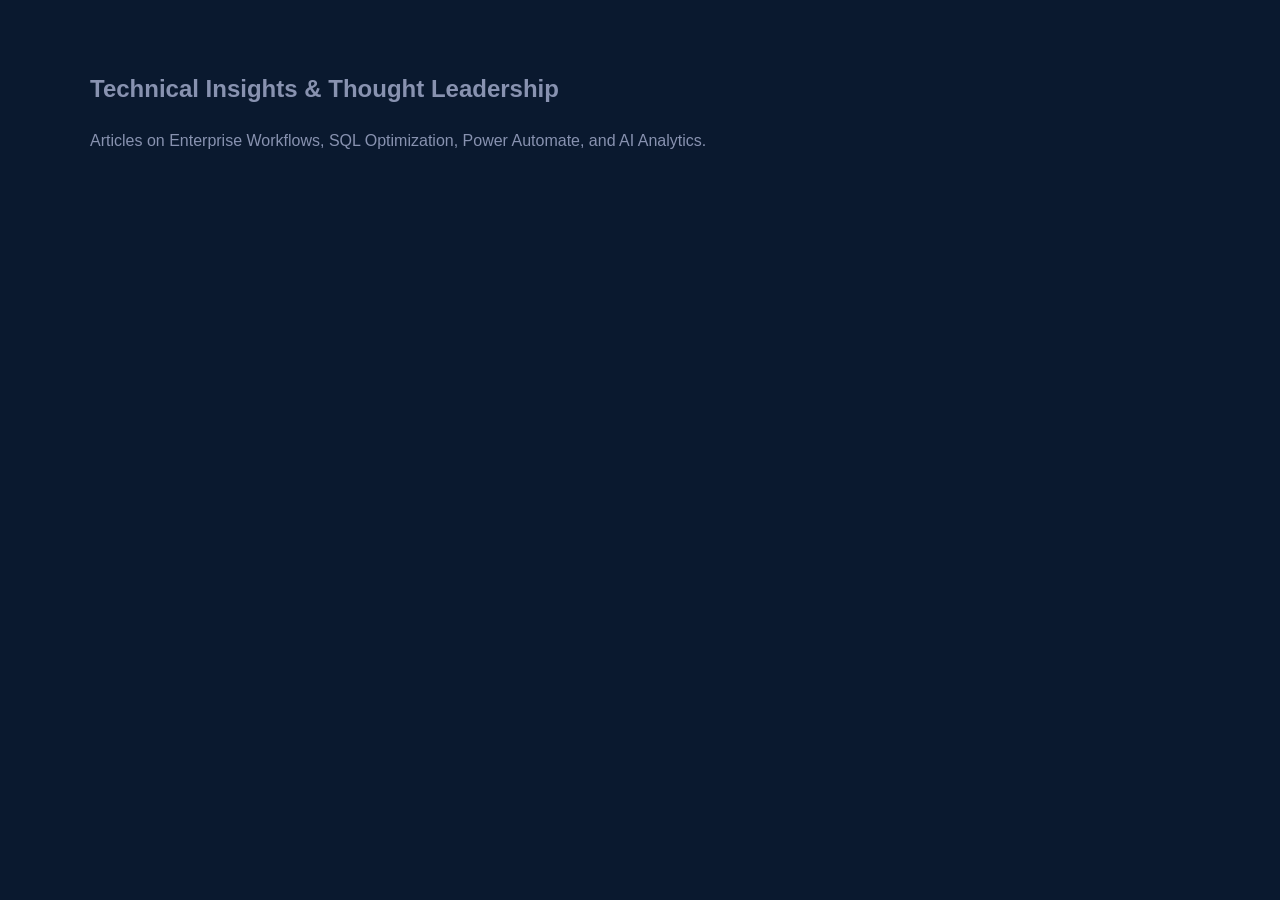
==== blog.html @ 5e07b8a4 "Add files via upload Initial site deployment." ====
<!DOCTYPE html>
<html lang="en">
<head>
  <meta charset="UTF-8">
  <title>Insights & Articles | Newby Stack</title>
  <link rel="stylesheet" href="styles.css">
</head>
<body>
  <!-- Include Header Navigation -->
  <section class="container" style="padding-top: 50px;">
    <h1>Technical Insights & Thought Leadership</h1>
    <p>Articles on Enterprise Workflows, SQL Optimization, Power Automate, and AI Analytics.</p>

    <!-- Embedded Blog Widget (e.g., BlogHandy or Hashnode Feed) -->
    <div id="bh-posts"></div>
    <script src="https://www.bloghandy.com/api/bh.js?appid=YOUR_BLOG_APP_ID" async></script>
  </section>
</body>
</html>
---- styles.css ----
:root {
  --navy: #0a192f;
  --light-navy: #112240;
  --accent: #64ffda;
  --text: #8892b0;
  --white: #e6f1ff;
}

body {
  margin: 0;
  font-family: 'Segoe UI', Tahoma, Geneva, Verdana, sans-serif;
  background-color: var(--navy);
  color: var(--text);
  line-height: 1.6;
}

.container { max-width: 1100px; margin: auto; padding: 0 20px; }
header { background: var(--light-navy); padding: 20px 0; border-bottom: 1px solid #233554; }
nav { display: flex; justify-content: space-between; align-items: center; }
.logo { font-weight: 700; color: var(--white); font-size: 1.4rem; letter-spacing: 2px; }
.logo span { color: var(--accent); }
nav ul { list-style: none; display: flex; gap: 20px; margin: 0; }
nav a { color: var(--white); text-decoration: none; font-weight: 500; }
nav a.active, nav a:hover { color: var(--accent); }

.hero { padding: 80px 20px; }
.hero h1 { font-size: 3rem; color: var(--white); line-height: 1.2; }
.hero h1 span { color: var(--accent); }
.hero p { font-size: 1.2rem; max-width: 700px; margin-bottom: 30px; }

.btn { padding: 12px 24px; text-decoration: none; border-radius: 4px; font-weight: 600; display: inline-block; }
.btn.primary { background: var(--accent); color: var(--navy); }
.btn.secondary { border: 1px solid var(--accent); color: var(--accent); margin-left: 15px; }

.grid { display: grid; grid-template-columns: repeat(auto-fit, minmax(300px, 1fr)); gap: 20px; margin-top: 30px; }
.card { background: var(--light-navy); padding: 25px; border-radius: 6px; border: 1px solid #233554; }
.card h3 { color: var(--white); margin-top: 0; }
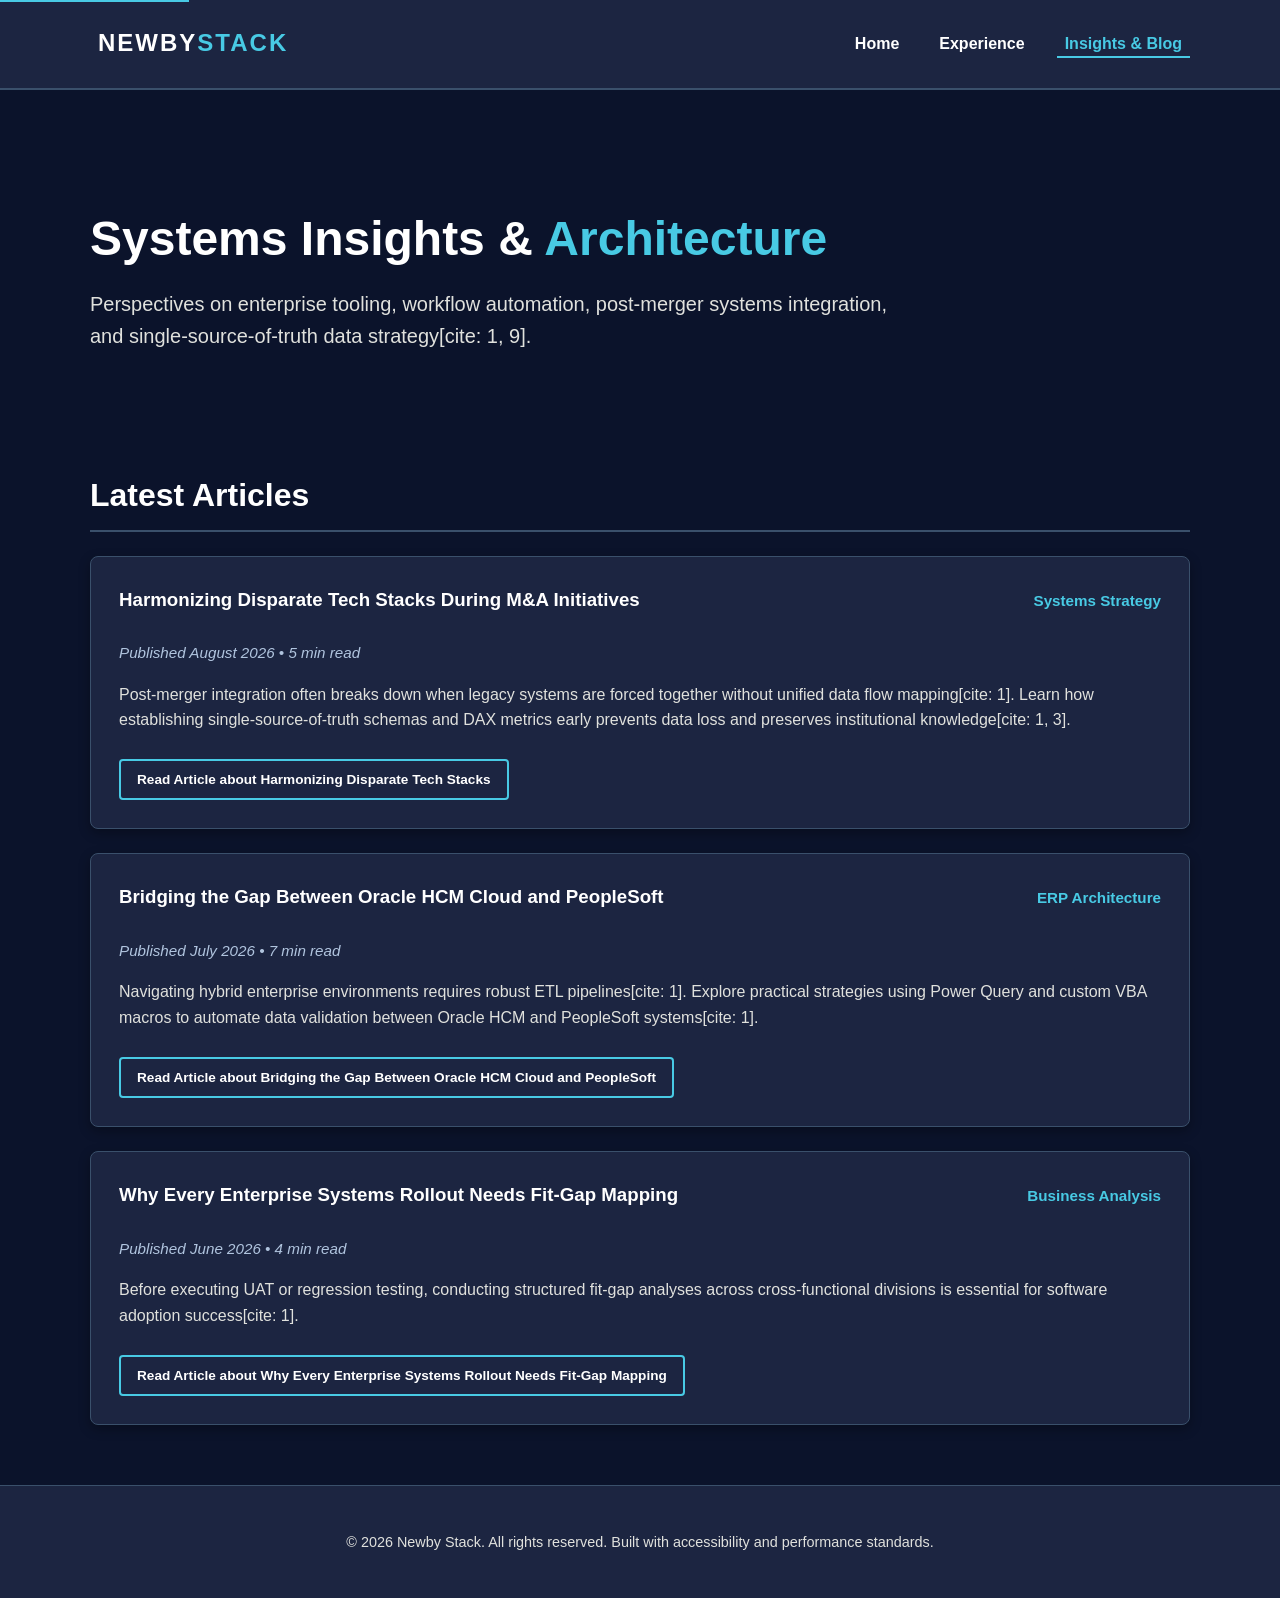
==== commit a6096bcf: "Add files via upload" ====
--- a/blog.html
+++ b/blog.html
@@ -2,18 +2,81 @@
 <html lang="en">
 <head>
   <meta charset="UTF-8">
-  <title>Insights & Articles | Newby Stack</title>
+  <meta name="viewport" content="width=device-width, initial-scale=1.0">
+  <title>Insights & Technical Blog | Newby Stack</title>
   <link rel="stylesheet" href="styles.css">
 </head>
 <body>
-  <!-- Include Header Navigation -->
-  <section class="container" style="padding-top: 50px;">
-    <h1>Technical Insights & Thought Leadership</h1>
-    <p>Articles on Enterprise Workflows, SQL Optimization, Power Automate, and AI Analytics.</p>
 
-    <!-- Embedded Blog Widget (e.g., BlogHandy or Hashnode Feed) -->
-    <div id="bh-posts"></div>
-    <script src="https://www.bloghandy.com/api/bh.js?appid=YOUR_BLOG_APP_ID" async></script>
-  </section>
+  <!-- Screen Reader Skip Navigation -->
+  <a href="#main-content" class="skip-link">Skip to main content</a>
+
+  <header role="banner">
+    <nav class="container" aria-label="Main Navigation">
+      <a href="index.html" class="logo" aria-label="Newby Stack Home">NEWBY<span>STACK</span></a>
+      <ul>
+        <li><a href="index.html">Home</a></li>
+        <li><a href="experience.html">Experience</a></li>
+        <li><a href="blog.html" class="active" aria-current="page">Insights & Blog</a></li>
+      </ul>
+    </nav>
+  </header>
+
+  <main id="main-content" role="main">
+
+    <section class="hero container" aria-labelledby="blog-heading">
+      <h1 id="blog-heading">Systems Insights & <span>Architecture</span></h1>
+      <p>Perspectives on enterprise tooling, workflow automation, post-merger systems integration, and single-source-of-truth data strategy[cite: 1, 9].</p>
+    </section>
+
+    <section class="container" aria-labelledby="articles-heading">
+      <h2 id="articles-heading" class="section-title">Latest Articles</h2>
+
+      <div style="display: flex; flex-direction: column; gap: 24px; margin-bottom: 60px;">
+
+        <!-- Article 1 -->
+        <article class="card">
+          <div class="card-header">
+            <h3>Harmonizing Disparate Tech Stacks During M&A Initiatives</h3>
+            <span class="company-tag">Systems Strategy</span>
+          </div>
+          <div class="tech-subtext">Published August 2026 • 5 min read</div>
+          <p>Post-merger integration often breaks down when legacy systems are forced together without unified data flow mapping[cite: 1]. Learn how establishing single-source-of-truth schemas and DAX metrics early prevents data loss and preserves institutional knowledge[cite: 1, 3].</p>
+          <a href="#" class="btn btn-secondary" style="font-size: 0.85rem; padding: 8px 16px; margin-top: 10px;">Read Article <span class="sr-only">about Harmonizing Disparate Tech Stacks</span></a>
+        </article>
+
+        <!-- Article 2 -->
+        <article class="card">
+          <div class="card-header">
+            <h3>Bridging the Gap Between Oracle HCM Cloud and PeopleSoft</h3>
+            <span class="company-tag">ERP Architecture</span>
+          </div>
+          <div class="tech-subtext">Published July 2026 • 7 min read</div>
+          <p>Navigating hybrid enterprise environments requires robust ETL pipelines[cite: 1]. Explore practical strategies using Power Query and custom VBA macros to automate data validation between Oracle HCM and PeopleSoft systems[cite: 1].</p>
+          <a href="#" class="btn btn-secondary" style="font-size: 0.85rem; padding: 8px 16px; margin-top: 10px;">Read Article <span class="sr-only">about Bridging the Gap Between Oracle HCM Cloud and PeopleSoft</span></a>
+        </article>
+
+        <!-- Article 3 -->
+        <article class="card">
+          <div class="card-header">
+            <h3>Why Every Enterprise Systems Rollout Needs Fit-Gap Mapping</h3>
+            <span class="company-tag">Business Analysis</span>
+          </div>
+          <div class="tech-subtext">Published June 2026 • 4 min read</div>
+          <p>Before executing UAT or regression testing, conducting structured fit-gap analyses across cross-functional divisions is essential for software adoption success[cite: 1].</p>
+          <a href="#" class="btn btn-secondary" style="font-size: 0.85rem; padding: 8px 16px; margin-top: 10px;">Read Article <span class="sr-only">about Why Every Enterprise Systems Rollout Needs Fit-Gap Mapping</span></a>
+        </article>
+
+      </div>
+    </section>
+
+  </main>
+
+  <footer role="contentinfo">
+    <div class="container">
+      <p>&copy; 2026 Newby Stack. All rights reserved. Built with accessibility and performance standards.</p>
+    </div>
+  </footer>
+
 </body>
 </html>
--- a/styles.css
+++ b/styles.css
@@ -1,37 +1,235 @@
+/* ==========================================
+   NEWBY STACK - ADA COMPLIANT BRAND STYLESHEET
+   Color Palette Extracted from Logo Graphic
+   ========================================== */
+
 :root {
-  --navy: #0a192f;
-  --light-navy: #112240;
-  --accent: #64ffda;
-  --text: #8892b0;
-  --white: #e6f1ff;
-}
-
+  --bg-dark: #0B132B;          /* Deep Navy Base Background */
+  --card-bg: #1C2541;          /* Dark Slate Card Container */
+  --card-border: #3A506B;      /* Muted Steel Blue Border */
+  --accent-cyan: #48CAE4;      /* High-Contrast Electric Cyan (Accents & Borders) */
+  --accent-blue: #3A86FF;      /* Vibrant Royal Blue (Focus States & Highlights) */
+  --text-primary: #FFFFFF;     /* Pure White (4.5:1+ Contrast Ratio) */
+  --text-secondary: #E0E1DD;   /* Crisp Light Gray/Silver */
+  --focus-ring: #00F0FF;       /* High-Visibility Outline for Keyboard Accessibility */
+}
+
+/* Base Body Setup */
 body {
   margin: 0;
-  font-family: 'Segoe UI', Tahoma, Geneva, Verdana, sans-serif;
-  background-color: var(--navy);
-  color: var(--text);
+  padding: 0;
+  font-family: -apple-system, BlinkMacSystemFont, "Segoe UI", Roboto, Helvetica, Arial, sans-serif;
+  background-color: var(--bg-dark);
+  color: var(--text-secondary);
   line-height: 1.6;
 }
 
-.container { max-width: 1100px; margin: auto; padding: 0 20px; }
-header { background: var(--light-navy); padding: 20px 0; border-bottom: 1px solid #233554; }
-nav { display: flex; justify-content: space-between; align-items: center; }
-.logo { font-weight: 700; color: var(--white); font-size: 1.4rem; letter-spacing: 2px; }
-.logo span { color: var(--accent); }
-nav ul { list-style: none; display: flex; gap: 20px; margin: 0; }
-nav a { color: var(--white); text-decoration: none; font-weight: 500; }
-nav a.active, nav a:hover { color: var(--accent); }
-
-.hero { padding: 80px 20px; }
-.hero h1 { font-size: 3rem; color: var(--white); line-height: 1.2; }
-.hero h1 span { color: var(--accent); }
-.hero p { font-size: 1.2rem; max-width: 700px; margin-bottom: 30px; }
-
-.btn { padding: 12px 24px; text-decoration: none; border-radius: 4px; font-weight: 600; display: inline-block; }
-.btn.primary { background: var(--accent); color: var(--navy); }
-.btn.secondary { border: 1px solid var(--accent); color: var(--accent); margin-left: 15px; }
-
-.grid { display: grid; grid-template-columns: repeat(auto-fit, minmax(300px, 1fr)); gap: 20px; margin-top: 30px; }
-.card { background: var(--light-navy); padding: 25px; border-radius: 6px; border: 1px solid #233554; }
-.card h3 { color: var(--white); margin-top: 0; }+/* Accessibility: Skip to Main Content Link for Screen Readers */
+.skip-link {
+  position: absolute;
+  top: -40px;
+  left: 0;
+  background: var(--accent-cyan);
+  color: var(--bg-dark);
+  padding: 8px 16px;
+  z-index: 100;
+  font-weight: bold;
+  text-decoration: none;
+}
+.skip-link:focus {
+  top: 0;
+}
+
+/* Universal Keyboard Focus State (ADA Standard) */
+a:focus, button:focus, input:focus {
+  outline: 3px solid var(--focus-ring);
+  outline-offset: 3px;
+}
+
+/* Layout Container */
+.container {
+  max-width: 1100px;
+  margin: 0 auto;
+  padding: 0 24px;
+}
+
+/* Header & Navigation */
+header {
+  background-color: var(--card-bg);
+  border-bottom: 2px solid var(--card-border);
+  padding: 20px 0;
+}
+
+nav {
+  display: flex;
+  justify-content: space-between;
+  align-items: center;
+}
+
+.logo {
+  font-size: 1.5rem;
+  font-weight: 800;
+  color: var(--text-primary);
+  letter-spacing: 2px;
+  text-decoration: none;
+}
+
+.logo span {
+  color: var(--accent-cyan);
+}
+
+nav ul {
+  list-style: none;
+  display: flex;
+  gap: 24px;
+  margin: 0;
+  padding: 0;
+}
+
+nav a {
+  color: var(--text-primary);
+  text-decoration: none;
+  font-weight: 600;
+  font-size: 1rem;
+  padding: 4px 8px;
+  border-bottom: 2px solid transparent;
+  transition: border-color 0.2s ease;
+}
+
+nav a:hover, nav a.active {
+  color: var(--accent-cyan);
+  border-bottom-color: var(--accent-cyan);
+}
+
+/* Hero Section */
+.hero {
+  padding: 80px 0 60px 0;
+}
+
+.hero h1 {
+  font-size: 3rem;
+  color: var(--text-primary);
+  line-height: 1.2;
+  margin-bottom: 16px;
+}
+
+.hero h1 span {
+  color: var(--accent-cyan);
+}
+
+.hero p {
+  font-size: 1.25rem;
+  color: var(--text-secondary);
+  max-width: 800px;
+  margin-bottom: 32px;
+}
+
+/* Action Buttons (High Contrast Text) */
+.cta-group {
+  display: flex;
+  gap: 16px;
+  flex-wrap: wrap;
+}
+
+.btn {
+  padding: 14px 28px;
+  font-size: 1rem;
+  font-weight: 700;
+  border-radius: 4px;
+  text-decoration: none;
+  display: inline-block;
+}
+
+.btn-primary {
+  background-color: var(--accent-cyan);
+  color: var(--bg-dark); /* Dark text on bright button for 4.5:1+ WCAG compliance */
+  border: 2px solid var(--accent-cyan);
+}
+
+.btn-secondary {
+  background-color: transparent;
+  color: var(--text-primary);
+  border: 2px solid var(--accent-cyan);
+}
+
+.btn-primary:hover {
+  background-color: #33b3cc;
+  border-color: #33b3cc;
+}
+
+.btn-secondary:hover {
+  background-color: var(--card-bg);
+  color: var(--accent-cyan);
+}
+
+/* Content Cards & Sections */
+.section-title {
+  color: var(--text-primary);
+  font-size: 2rem;
+  margin-bottom: 24px;
+  border-bottom: 2px solid var(--card-border);
+  padding-bottom: 8px;
+}
+
+.grid {
+  display: grid;
+  grid-template-columns: repeat(auto-fit, minmax(300px, 1fr));
+  gap: 24px;
+  margin-bottom: 60px;
+}
+
+.card {
+  background-color: var(--card-bg);
+  border: 1px solid var(--card-border);
+  border-radius: 8px;
+  padding: 28px;
+  box-shadow: 0 4px 12px rgba(0, 0, 0, 0.3);
+}
+
+.card h2, .card h3, .card h4 {
+  color: var(--text-primary);
+  margin-top: 0;
+}
+
+.card-header {
+  display: flex;
+  justify-content: space-between;
+  align-items: baseline;
+  flex-wrap: wrap;
+  gap: 12px;
+  margin-bottom: 8px;
+}
+
+.company-tag {
+  color: var(--accent-cyan);
+  font-weight: 700;
+  font-size: 0.95rem;
+}
+
+.tech-subtext {
+  font-style: italic;
+  font-size: 0.95rem;
+  color: #B0C4DE;
+  margin-bottom: 16px;
+}
+
+.card ul {
+  margin: 0;
+  padding-left: 20px;
+}
+
+.card ul li {
+  margin-bottom: 10px;
+  color: var(--text-secondary);
+}
+
+/* Accessible Footer */
+footer {
+  background-color: var(--card-bg);
+  border-top: 1px solid var(--card-border);
+  padding: 30px 0;
+  margin-top: 60px;
+  text-align: center;
+  color: var(--text-secondary);
+  font-size: 0.9rem;
+}
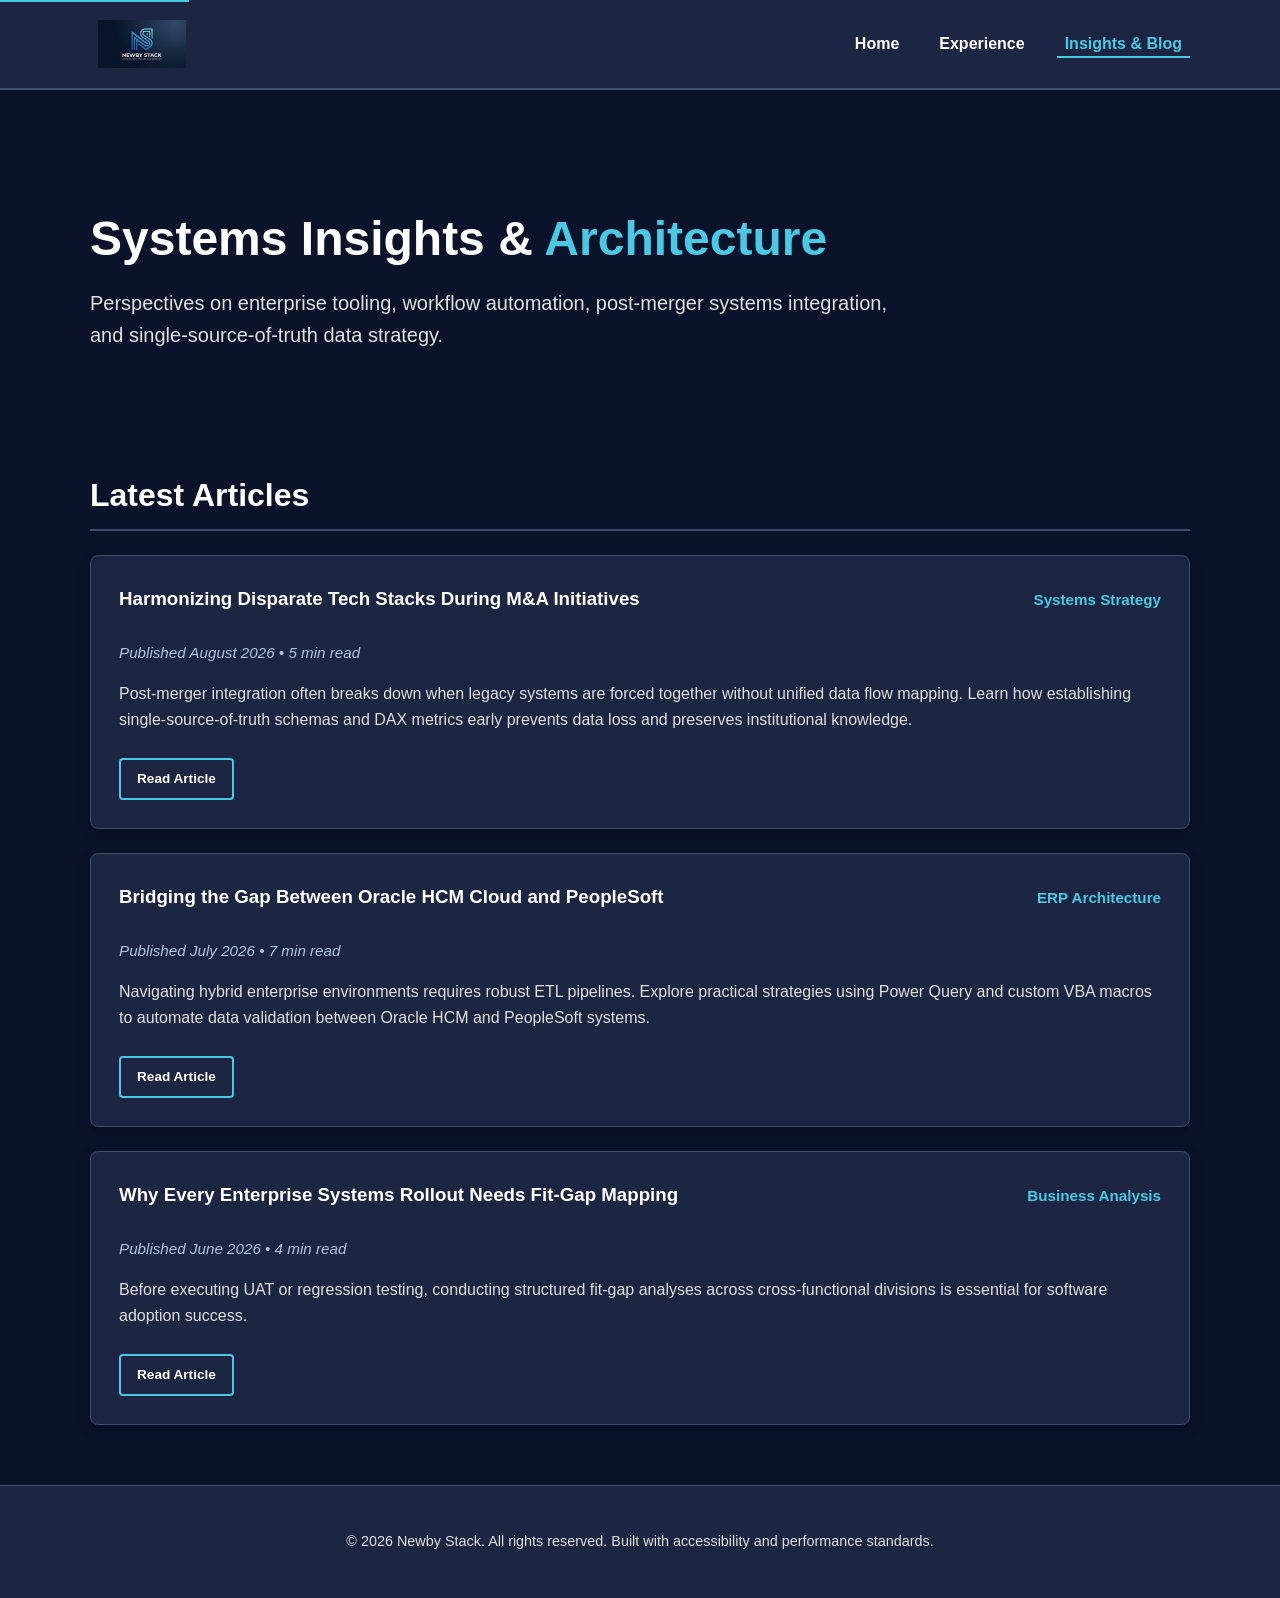
==== commit 2c2cd722: "Add files via upload" ====
--- a/blog.html
+++ b/blog.html
@@ -13,7 +13,9 @@
 
   <header role="banner">
     <nav class="container" aria-label="Main Navigation">
-      <a href="index.html" class="logo" aria-label="Newby Stack Home">NEWBY<span>STACK</span></a>
+      <a href="index.html" class="logo-link" aria-label="Newby Stack Home">
+        <img src="logo.png" alt="Newby Stack - Systems Architecture & Integration Logo" class="site-logo">
+      </a>
       <ul>
         <li><a href="index.html">Home</a></li>
         <li><a href="experience.html">Experience</a></li>
@@ -26,7 +28,7 @@
 
     <section class="hero container" aria-labelledby="blog-heading">
       <h1 id="blog-heading">Systems Insights & <span>Architecture</span></h1>
-      <p>Perspectives on enterprise tooling, workflow automation, post-merger systems integration, and single-source-of-truth data strategy[cite: 1, 9].</p>
+      <p>Perspectives on enterprise tooling, workflow automation, post-merger systems integration, and single-source-of-truth data strategy.</p>
     </section>
 
     <section class="container" aria-labelledby="articles-heading">
@@ -41,7 +43,7 @@
             <span class="company-tag">Systems Strategy</span>
           </div>
           <div class="tech-subtext">Published August 2026 • 5 min read</div>
-          <p>Post-merger integration often breaks down when legacy systems are forced together without unified data flow mapping[cite: 1]. Learn how establishing single-source-of-truth schemas and DAX metrics early prevents data loss and preserves institutional knowledge[cite: 1, 3].</p>
+          <p>Post-merger integration often breaks down when legacy systems are forced together without unified data flow mapping. Learn how establishing single-source-of-truth schemas and DAX metrics early prevents data loss and preserves institutional knowledge.</p>
           <a href="#" class="btn btn-secondary" style="font-size: 0.85rem; padding: 8px 16px; margin-top: 10px;">Read Article <span class="sr-only">about Harmonizing Disparate Tech Stacks</span></a>
         </article>
 
@@ -52,7 +54,7 @@
             <span class="company-tag">ERP Architecture</span>
           </div>
           <div class="tech-subtext">Published July 2026 • 7 min read</div>
-          <p>Navigating hybrid enterprise environments requires robust ETL pipelines[cite: 1]. Explore practical strategies using Power Query and custom VBA macros to automate data validation between Oracle HCM and PeopleSoft systems[cite: 1].</p>
+          <p>Navigating hybrid enterprise environments requires robust ETL pipelines. Explore practical strategies using Power Query and custom VBA macros to automate data validation between Oracle HCM and PeopleSoft systems.</p>
           <a href="#" class="btn btn-secondary" style="font-size: 0.85rem; padding: 8px 16px; margin-top: 10px;">Read Article <span class="sr-only">about Bridging the Gap Between Oracle HCM Cloud and PeopleSoft</span></a>
         </article>
 
@@ -63,7 +65,7 @@
             <span class="company-tag">Business Analysis</span>
           </div>
           <div class="tech-subtext">Published June 2026 • 4 min read</div>
-          <p>Before executing UAT or regression testing, conducting structured fit-gap analyses across cross-functional divisions is essential for software adoption success[cite: 1].</p>
+          <p>Before executing UAT or regression testing, conducting structured fit-gap analyses across cross-functional divisions is essential for software adoption success.</p>
           <a href="#" class="btn btn-secondary" style="font-size: 0.85rem; padding: 8px 16px; margin-top: 10px;">Read Article <span class="sr-only">about Why Every Enterprise Systems Rollout Needs Fit-Gap Mapping</span></a>
         </article>
 
--- a/styles.css
+++ b/styles.css
@@ -7,11 +7,11 @@
   --bg-dark: #0B132B;          /* Deep Navy Base Background */
   --card-bg: #1C2541;          /* Dark Slate Card Container */
   --card-border: #3A506B;      /* Muted Steel Blue Border */
-  --accent-cyan: #48CAE4;      /* High-Contrast Electric Cyan (Accents & Borders) */
-  --accent-blue: #3A86FF;      /* Vibrant Royal Blue (Focus States & Highlights) */
-  --text-primary: #FFFFFF;     /* Pure White (4.5:1+ Contrast Ratio) */
+  --accent-cyan: #48CAE4;      /* High-Contrast Electric Cyan */
+  --accent-blue: #3A86FF;      /* Vibrant Royal Blue */
+  --text-primary: #FFFFFF;     /* Pure White (4.5:1+ Contrast) */
   --text-secondary: #E0E1DD;   /* Crisp Light Gray/Silver */
-  --focus-ring: #00F0FF;       /* High-Visibility Outline for Keyboard Accessibility */
+  --focus-ring: #00F0FF;       /* High-Visibility Accessibility Outline */
 }
 
 /* Base Body Setup */
@@ -40,6 +40,19 @@
   top: 0;
 }
 
+/* Screen Reader Only Utility Class */
+.sr-only {
+  position: absolute;
+  width: 1px;
+  height: 1px;
+  padding: 0;
+  margin: -1px;
+  overflow: hidden;
+  clip: rect(0, 0, 0, 0);
+  white-space: nowrap;
+  border: 0;
+}
+
 /* Universal Keyboard Focus State (ADA Standard) */
 a:focus, button:focus, input:focus {
   outline: 3px solid var(--focus-ring);
@@ -57,7 +70,7 @@
 header {
   background-color: var(--card-bg);
   border-bottom: 2px solid var(--card-border);
-  padding: 20px 0;
+  padding: 16px 0;
 }
 
 nav {
@@ -66,16 +79,23 @@
   align-items: center;
 }
 
-.logo {
-  font-size: 1.5rem;
-  font-weight: 800;
-  color: var(--text-primary);
-  letter-spacing: 2px;
-  text-decoration: none;
-}
-
-.logo span {
-  color: var(--accent-cyan);
+.logo-link {
+  display: flex;
+  align-items: center;
+  text-decoration: none;
+  border-bottom: none !important;
+}
+
+.site-logo {
+  height: 48px;
+  width: auto;
+  display: block;
+}
+
+.logo-link:focus {
+  outline: 3px solid var(--focus-ring);
+  outline-offset: 4px;
+  border-radius: 4px;
 }
 
 nav ul {
@@ -124,7 +144,7 @@
   margin-bottom: 32px;
 }
 
-/* Action Buttons (High Contrast Text) */
+/* Action Buttons */
 .cta-group {
   display: flex;
   gap: 16px;
@@ -142,7 +162,7 @@
 
 .btn-primary {
   background-color: var(--accent-cyan);
-  color: var(--bg-dark); /* Dark text on bright button for 4.5:1+ WCAG compliance */
+  color: var(--bg-dark);
   border: 2px solid var(--accent-cyan);
 }
 
@@ -223,7 +243,7 @@
   color: var(--text-secondary);
 }
 
-/* Accessible Footer */
+/* Footer */
 footer {
   background-color: var(--card-bg);
   border-top: 1px solid var(--card-border);
@@ -232,4 +252,10 @@
   text-align: center;
   color: var(--text-secondary);
   font-size: 0.9rem;
+}
+
+@media (max-width: 600px) {
+  .site-logo {
+    height: 36px;
+  }
 }
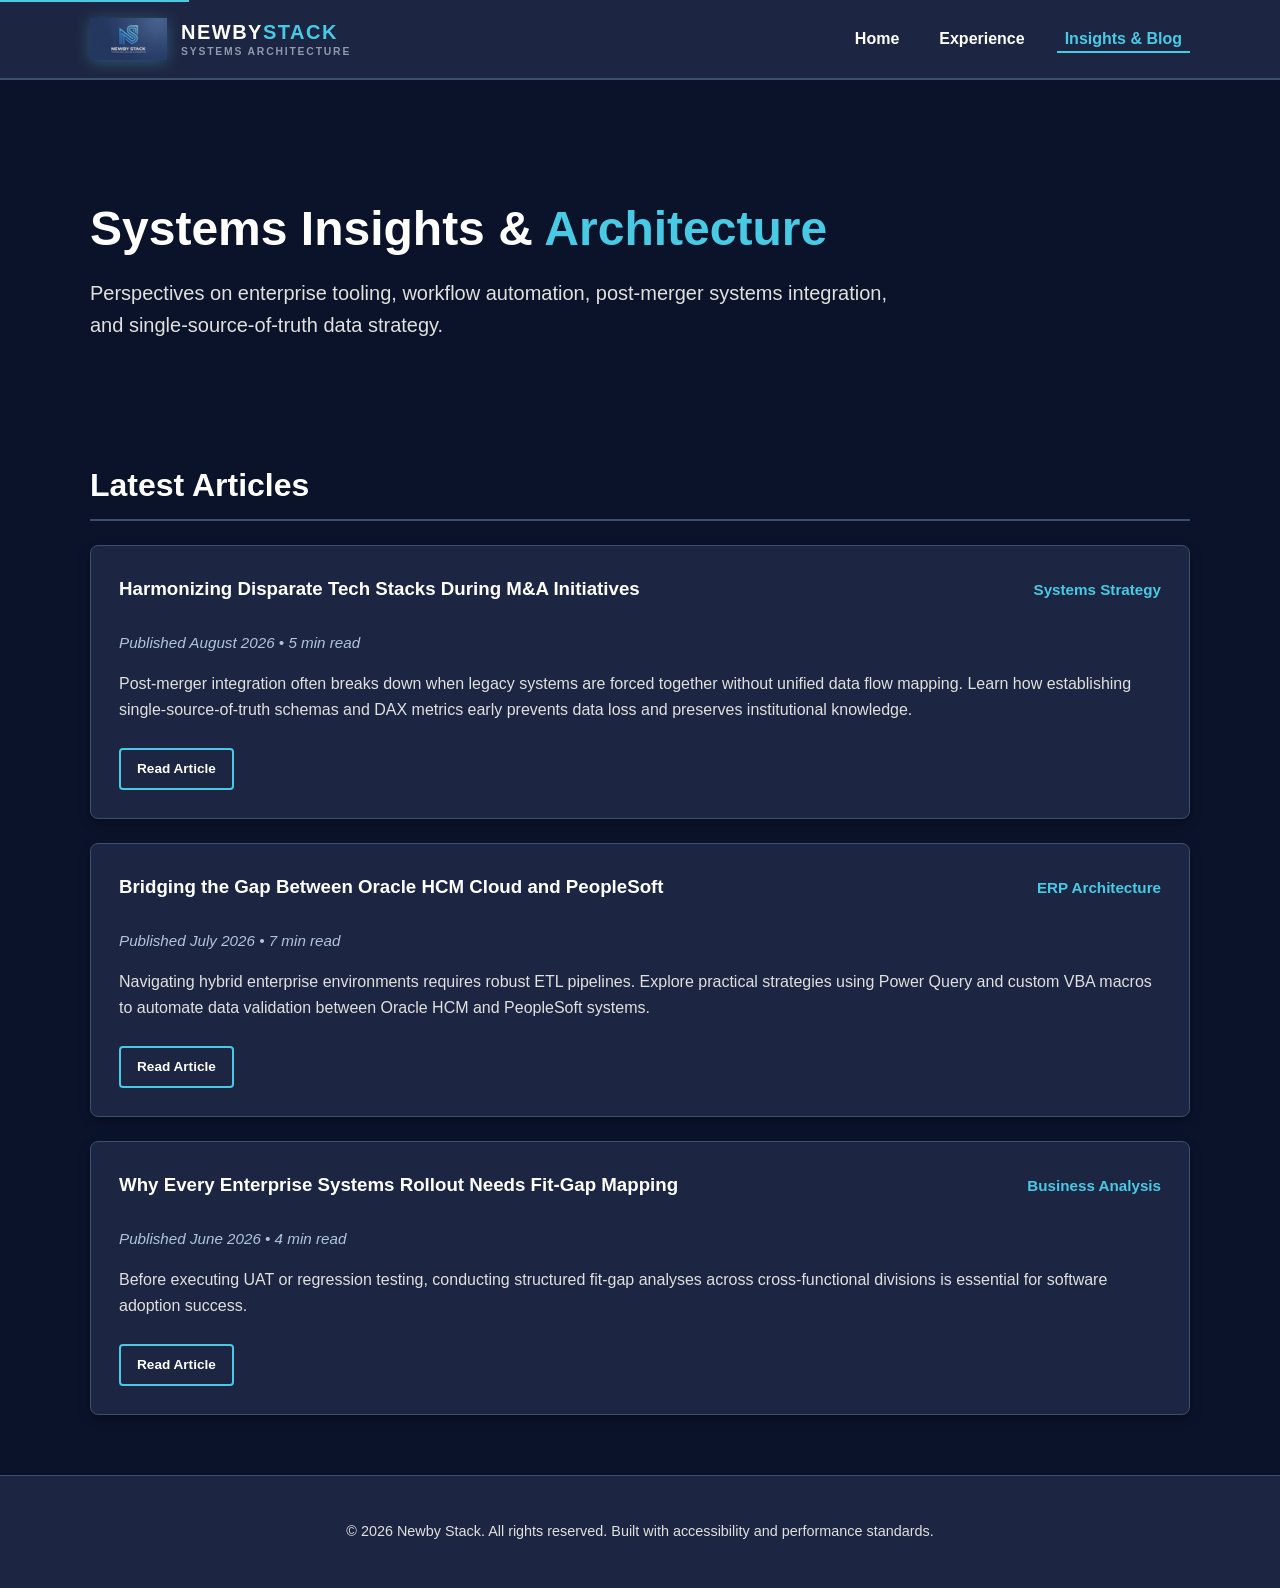
==== commit 8e9a2ee7: "Add files via upload" ====
--- a/blog.html
+++ b/blog.html
@@ -14,7 +14,11 @@
   <header role="banner">
     <nav class="container" aria-label="Main Navigation">
       <a href="index.html" class="logo-link" aria-label="Newby Stack Home">
-        <img src="logo.png" alt="Newby Stack - Systems Architecture & Integration Logo" class="site-logo">
+        <img src="logo.png" alt="Newby Stack Icon" class="site-logo-icon">
+        <div class="brand-text">
+          <span class="brand-title">NEWBY<span>STACK</span></span>
+          <span class="brand-sub">SYSTEMS ARCHITECTURE</span>
+        </div>
       </a>
       <ul>
         <li><a href="index.html">Home</a></li>
--- a/styles.css
+++ b/styles.css
@@ -79,17 +79,64 @@
   align-items: center;
 }
 
+/* ==========================================
+   HYBRID GRAPHIC + TYPOGRAPHY LOGO STYLES
+   ========================================== */
+
 .logo-link {
   display: flex;
   align-items: center;
+  gap: 14px;
   text-decoration: none;
   border-bottom: none !important;
-}
-
-.site-logo {
-  height: 48px;
+  padding: 2px 0;
+}
+
+.site-logo-icon {
+  height: 42px;
   width: auto;
   display: block;
+  object-fit: contain;
+  mix-blend-mode: screen; 
+  filter: drop-shadow(0 2px 8px rgba(72, 202, 228, 0.3));
+  transition: transform 0.2s ease, filter 0.2s ease;
+}
+
+.brand-text {
+  display: flex;
+  flex-direction: column;
+  justify-content: center;
+  line-height: 1.1;
+}
+
+.brand-title {
+  font-size: 1.25rem;
+  font-weight: 800;
+  color: var(--text-primary);
+  letter-spacing: 1.5px;
+}
+
+.brand-title span {
+  color: var(--accent-cyan);
+}
+
+.brand-sub {
+  font-size: 0.65rem;
+  font-weight: 700;
+  color: #8E9AAF;
+  letter-spacing: 1.8px;
+  margin-top: 3px;
+  text-transform: uppercase;
+}
+
+/* Interactive Hover & Focus Effects */
+.logo-link:hover .site-logo-icon {
+  filter: drop-shadow(0 2px 12px rgba(72, 202, 228, 0.6));
+  transform: scale(1.03);
+}
+
+.logo-link:hover .brand-title {
+  color: var(--accent-cyan);
 }
 
 .logo-link:focus {
@@ -255,7 +302,13 @@
 }
 
 @media (max-width: 600px) {
-  .site-logo {
-    height: 36px;
+  .site-logo-icon {
+    height: 34px;
+  }
+  .brand-title {
+    font-size: 1.1rem;
+  }
+  .brand-sub {
+    font-size: 0.55rem;
   }
 }
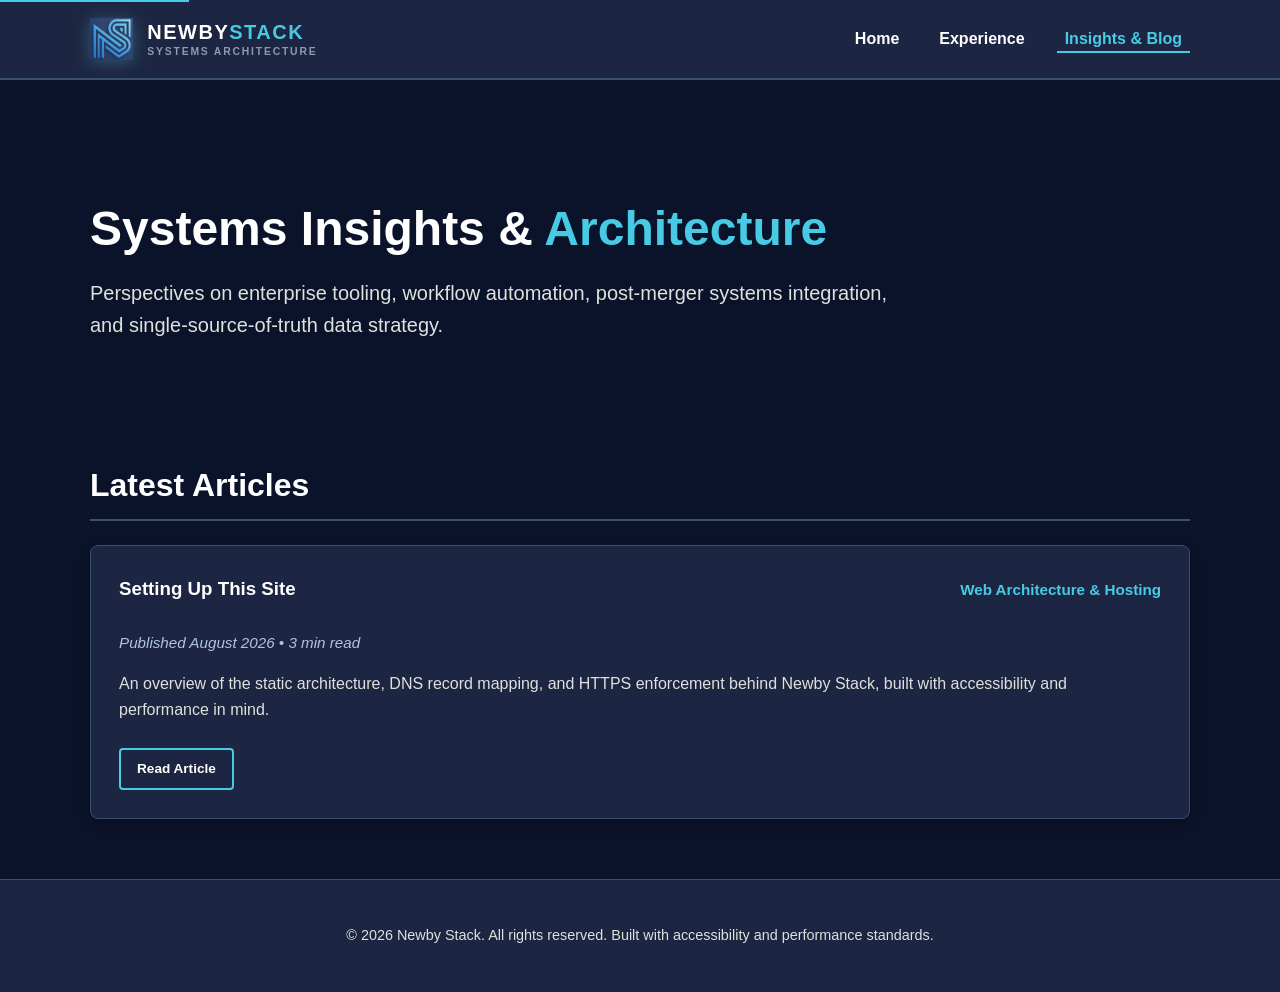
==== commit 3be62066: "Add files via upload" ====
--- a/blog.html
+++ b/blog.html
@@ -40,37 +40,18 @@
 
       <div style="display: flex; flex-direction: column; gap: 24px; margin-bottom: 60px;">
 
-        <!-- Article 1 -->
+        <!-- Blog Post Preview Card -->
         <article class="card">
           <div class="card-header">
-            <h3>Harmonizing Disparate Tech Stacks During M&A Initiatives</h3>
-            <span class="company-tag">Systems Strategy</span>
+            <h3>Setting Up This Site</h3>
+            <span class="company-tag">Web Architecture & Hosting</span>
           </div>
-          <div class="tech-subtext">Published August 2026 • 5 min read</div>
-          <p>Post-merger integration often breaks down when legacy systems are forced together without unified data flow mapping. Learn how establishing single-source-of-truth schemas and DAX metrics early prevents data loss and preserves institutional knowledge.</p>
-          <a href="#" class="btn btn-secondary" style="font-size: 0.85rem; padding: 8px 16px; margin-top: 10px;">Read Article <span class="sr-only">about Harmonizing Disparate Tech Stacks</span></a>
-        </article>
-
-        <!-- Article 2 -->
-        <article class="card">
-          <div class="card-header">
-            <h3>Bridging the Gap Between Oracle HCM Cloud and PeopleSoft</h3>
-            <span class="company-tag">ERP Architecture</span>
-          </div>
-          <div class="tech-subtext">Published July 2026 • 7 min read</div>
-          <p>Navigating hybrid enterprise environments requires robust ETL pipelines. Explore practical strategies using Power Query and custom VBA macros to automate data validation between Oracle HCM and PeopleSoft systems.</p>
-          <a href="#" class="btn btn-secondary" style="font-size: 0.85rem; padding: 8px 16px; margin-top: 10px;">Read Article <span class="sr-only">about Bridging the Gap Between Oracle HCM Cloud and PeopleSoft</span></a>
-        </article>
-
-        <!-- Article 3 -->
-        <article class="card">
-          <div class="card-header">
-            <h3>Why Every Enterprise Systems Rollout Needs Fit-Gap Mapping</h3>
-            <span class="company-tag">Business Analysis</span>
-          </div>
-          <div class="tech-subtext">Published June 2026 • 4 min read</div>
-          <p>Before executing UAT or regression testing, conducting structured fit-gap analyses across cross-functional divisions is essential for software adoption success.</p>
-          <a href="#" class="btn btn-secondary" style="font-size: 0.85rem; padding: 8px 16px; margin-top: 10px;">Read Article <span class="sr-only">about Why Every Enterprise Systems Rollout Needs Fit-Gap Mapping</span></a>
+          <div class="tech-subtext">Published August 2026 • 3 min read</div>
+          <p>An overview of the static architecture, DNS record mapping, and HTTPS enforcement behind Newby Stack, built with accessibility and performance in mind.</p>
+          
+          <a href="setting-up-this-site.html" class="btn btn-secondary" style="font-size: 0.85rem; padding: 8px 16px; margin-top: 10px; display: inline-block;">
+            Read Article <span class="sr-only">about Setting Up This Site</span>
+          </a>
         </article>
 
       </div>
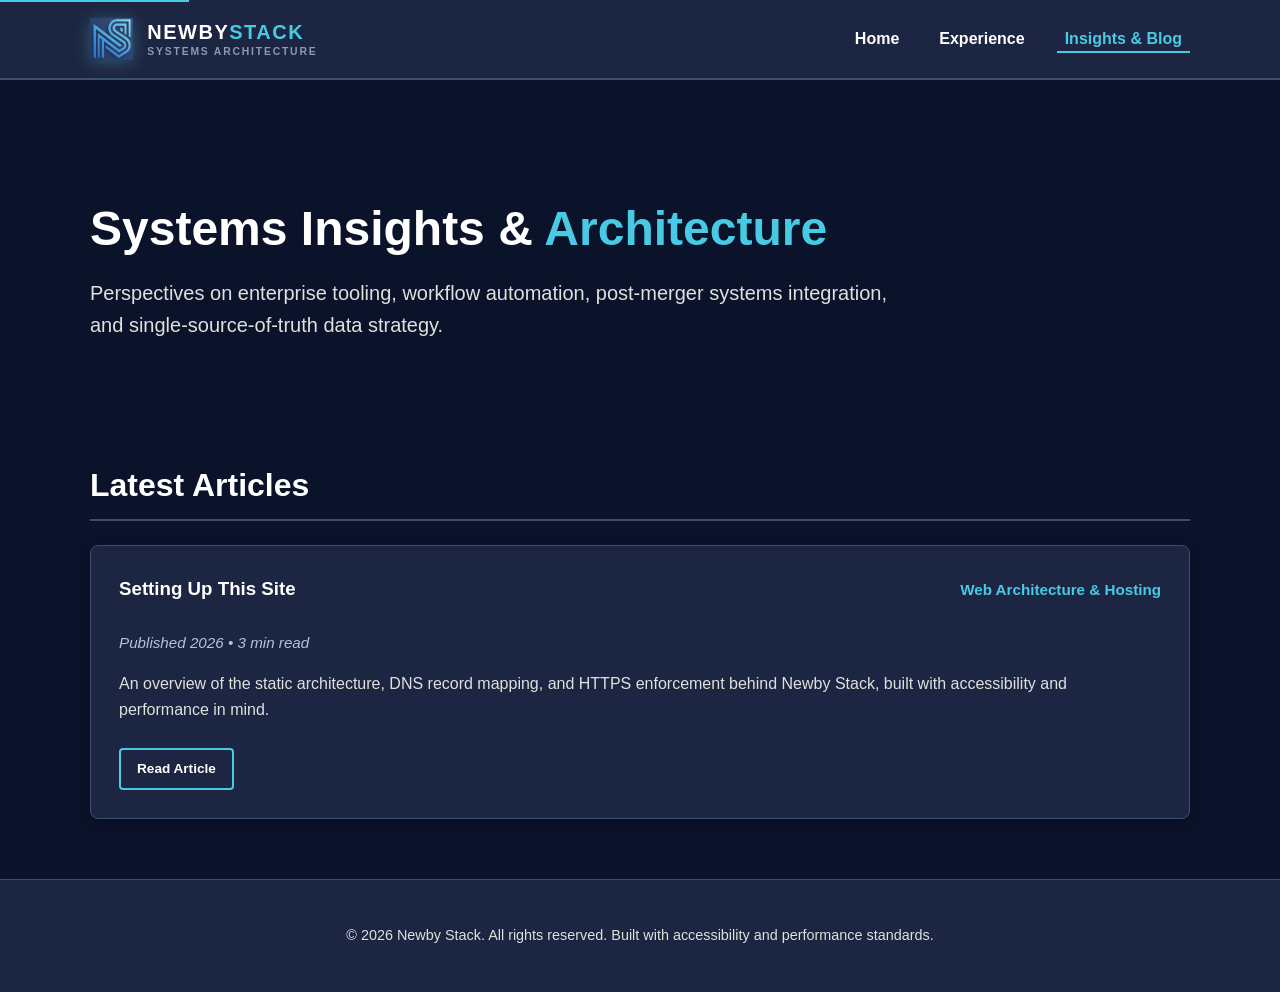
==== commit f666eee8: "Add files via upload" ====
--- a/blog.html
+++ b/blog.html
@@ -46,11 +46,11 @@
             <h3>Setting Up This Site</h3>
             <span class="company-tag">Web Architecture & Hosting</span>
           </div>
-          <div class="tech-subtext">Published August 2026 • 3 min read</div>
+          <div class="tech-subtext">Published 2026 • 3 min read</div>
           <p>An overview of the static architecture, DNS record mapping, and HTTPS enforcement behind Newby Stack, built with accessibility and performance in mind.</p>
           
-          <a href="setting-up-this-site.html" class="btn btn-secondary" style="font-size: 0.85rem; padding: 8px 16px; margin-top: 10px; display: inline-block;">
-            Read Article <span class="sr-only">about Setting Up This Site</span>
+          <a href="setting-up-this-site.html" target="_blank" rel="noopener noreferrer" class="btn btn-secondary" style="font-size: 0.85rem; padding: 8px 16px; margin-top: 10px; display: inline-block;">
+            Read Article <span class="sr-only">about Setting Up This Site (opens in a new tab)</span>
           </a>
         </article>
 
